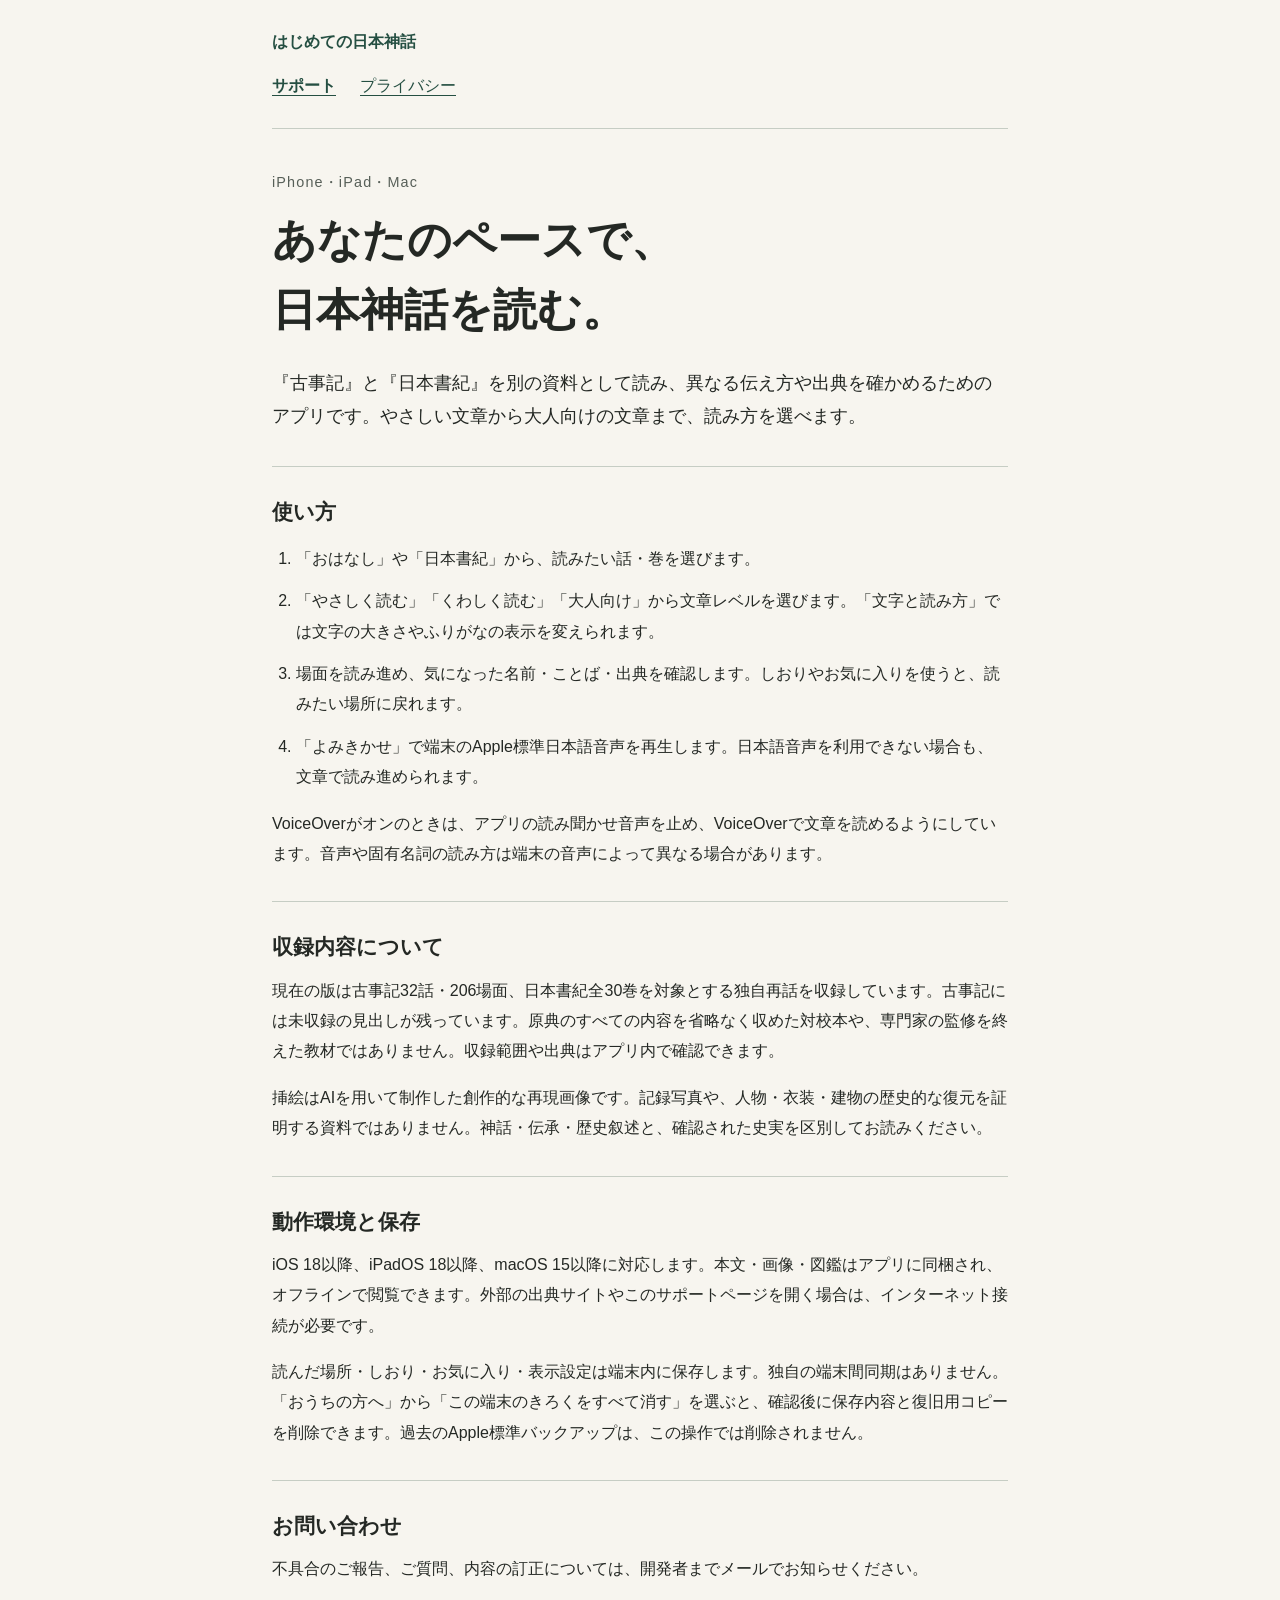
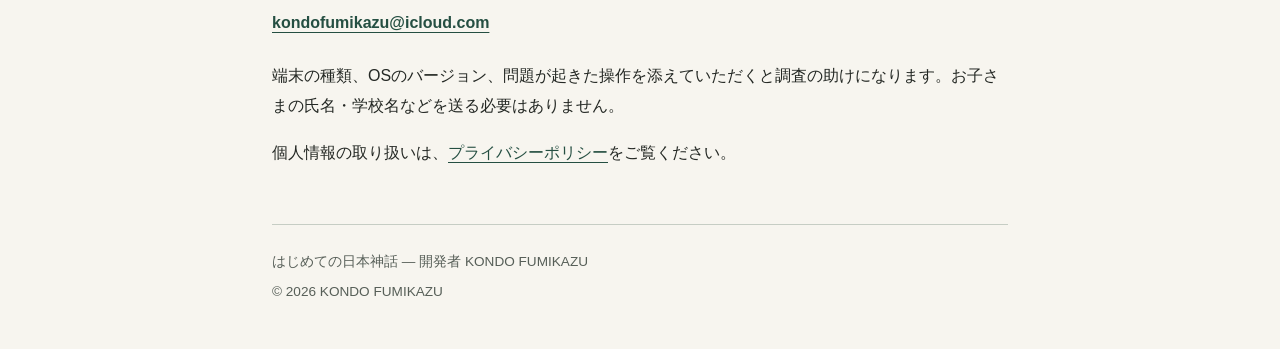
==== index.html @ faa3926b "Publish FirstMyth support and privacy pages" ====
<!doctype html>
<html lang="ja">
<head>
  <meta charset="utf-8">
  <meta name="viewport" content="width=device-width, initial-scale=1">
  <meta name="description" content="はじめての日本神話の使い方、お問い合わせ、プライバシーポリシー。iPhone、iPad、Macで古事記と日本書紀を読むアプリです。">
  <title>サポート | はじめての日本神話</title>
  <link rel="stylesheet" href="style.css">
</head>
<body>
  <a class="skip-link" href="#main">本文へ移動</a>
  <header class="site-header">
    <a class="brand" href="./">はじめての日本神話</a>
    <nav aria-label="公開情報">
      <a href="./" aria-current="page">サポート</a>
      <a href="privacy.html">プライバシー</a>
    </nav>
  </header>
  <main id="main">
    <p class="eyebrow">iPhone・iPad・Mac</p>
    <h1>あなたのペースで、<br>日本神話を読む。</h1>
    <p class="lead">『古事記』と『日本書紀』を別の資料として読み、異なる伝え方や出典を確かめるためのアプリです。やさしい文章から大人向けの文章まで、読み方を選べます。</p>
    <section aria-labelledby="usage">
      <h2 id="usage">使い方</h2>
      <ol>
        <li>「おはなし」や「日本書紀」から、読みたい話・巻を選びます。</li>
        <li>「やさしく読む」「くわしく読む」「大人向け」から文章レベルを選びます。「文字と読み方」では文字の大きさやふりがなの表示を変えられます。</li>
        <li>場面を読み進め、気になった名前・ことば・出典を確認します。しおりやお気に入りを使うと、読みたい場所に戻れます。</li>
        <li>「よみきかせ」で端末のApple標準日本語音声を再生します。日本語音声を利用できない場合も、文章で読み進められます。</li>
      </ol>
      <p>VoiceOverがオンのときは、アプリの読み聞かせ音声を止め、VoiceOverで文章を読めるようにしています。音声や固有名詞の読み方は端末の音声によって異なる場合があります。</p>
    </section>
    <section aria-labelledby="content">
      <h2 id="content">収録内容について</h2>
      <p>現在の版は古事記32話・206場面、日本書紀全30巻を対象とする独自再話を収録しています。古事記には未収録の見出しが残っています。原典のすべての内容を省略なく収めた対校本や、専門家の監修を終えた教材ではありません。収録範囲や出典はアプリ内で確認できます。</p>
      <p>挿絵はAIを用いて制作した創作的な再現画像です。記録写真や、人物・衣装・建物の歴史的な復元を証明する資料ではありません。神話・伝承・歴史叙述と、確認された史実を区別してお読みください。</p>
    </section>
    <section aria-labelledby="requirements">
      <h2 id="requirements">動作環境と保存</h2>
      <p>iOS 18以降、iPadOS 18以降、macOS 15以降に対応します。本文・画像・図鑑はアプリに同梱され、オフラインで閲覧できます。外部の出典サイトやこのサポートページを開く場合は、インターネット接続が必要です。</p>
      <p>読んだ場所・しおり・お気に入り・表示設定は端末内に保存します。独自の端末間同期はありません。「おうちの方へ」から「この端末のきろくをすべて消す」を選ぶと、確認後に保存内容と復旧用コピーを削除できます。過去のApple標準バックアップは、この操作では削除されません。</p>
    </section>
    <section aria-labelledby="contact">
      <h2 id="contact">お問い合わせ</h2>
      <p>不具合のご報告、ご質問、内容の訂正については、開発者までメールでお知らせください。</p>
      <p><a class="contact-link" href="mailto:kondofumikazu@icloud.com">kondofumikazu@icloud.com</a></p>
      <p>端末の種類、OSのバージョン、問題が起きた操作を添えていただくと調査の助けになります。お子さまの氏名・学校名などを送る必要はありません。</p>
      <p>個人情報の取り扱いは、<a href="privacy.html">プライバシーポリシー</a>をご覧ください。</p>
    </section>
  </main>
  <footer>
    <p>はじめての日本神話 — 開発者 KONDO FUMIKAZU</p>
    <p>© 2026 KONDO FUMIKAZU</p>
  </footer>
</body>
</html>
---- style.css ----
:root {
  color-scheme: light dark;
  --paper: #f7f5ef;
  --ink: #242824;
  --muted: #575f58;
  --accent: #254f42;
  --line: #c6cdc4;
  --focus: #9b3e15;
}
* { box-sizing: border-box; }
body {
  margin: 0;
  padding: 0 1.25rem;
  color: var(--ink);
  background: var(--paper);
  font-family: -apple-system, BlinkMacSystemFont, "Hiragino Kaku Gothic ProN", "Yu Gothic", sans-serif;
  font-size: 1rem;
  line-height: 1.9;
  overflow-wrap: anywhere;
}
a { color: var(--accent); text-underline-offset: .22em; }
a:focus-visible { outline: 3px solid var(--focus); outline-offset: 5px; border-radius: 2px; }
.site-header, main, footer { max-width: 46rem; margin-inline: auto; }
.site-header { padding-block: 1.25rem; border-bottom: 1px solid var(--line); }
.brand { display: inline-flex; min-height: 44px; align-items: center; font-weight: 700; text-decoration: none; }
nav { display: flex; flex-wrap: wrap; gap: .25rem 1.5rem; }
nav a { display: inline-flex; min-height: 44px; align-items: center; }
nav [aria-current="page"] { font-weight: 700; }
main { padding-block: 2.5rem; }
.eyebrow { margin: 0 0 .6rem; color: var(--muted); font-size: .9rem; letter-spacing: .08em; }
h1 { margin: 0 0 1.25rem; font-family: "Hiragino Mincho ProN", "Yu Mincho", serif; font-size: clamp(1.65rem, 5vw, 2.75rem); line-height: 1.6; }
h2 { margin: 0 0 .75rem; font-size: 1.3rem; line-height: 1.6; }
p { margin-block: 0 1rem; }
.lead { font-size: 1.1rem; }
.updated { color: var(--muted); font-size: .9rem; }
section { margin-top: 2rem; padding-top: 1.75rem; border-top: 1px solid var(--line); }
ol { padding-left: 1.5rem; }
li { margin-bottom: .75rem; }
.contact-link { display: inline-flex; align-items: center; min-height: 44px; font-weight: 700; }
footer { padding-block: 1.5rem 2.5rem; border-top: 1px solid var(--line); color: var(--muted); font-size: .85rem; }
footer p { margin-block: 0 .25rem; }
.skip-link { position: absolute; top: .5rem; left: 1rem; padding: .5rem 1rem; background: var(--paper); transform: translateY(-180%); }
.skip-link:focus { transform: translateY(0); }
@media (prefers-color-scheme: dark) {
  :root { --paper: #1c211e; --ink: #edf1eb; --muted: #c1cabe; --accent: #abdbc4; --line: #556355; --focus: #ffc08e; }
}
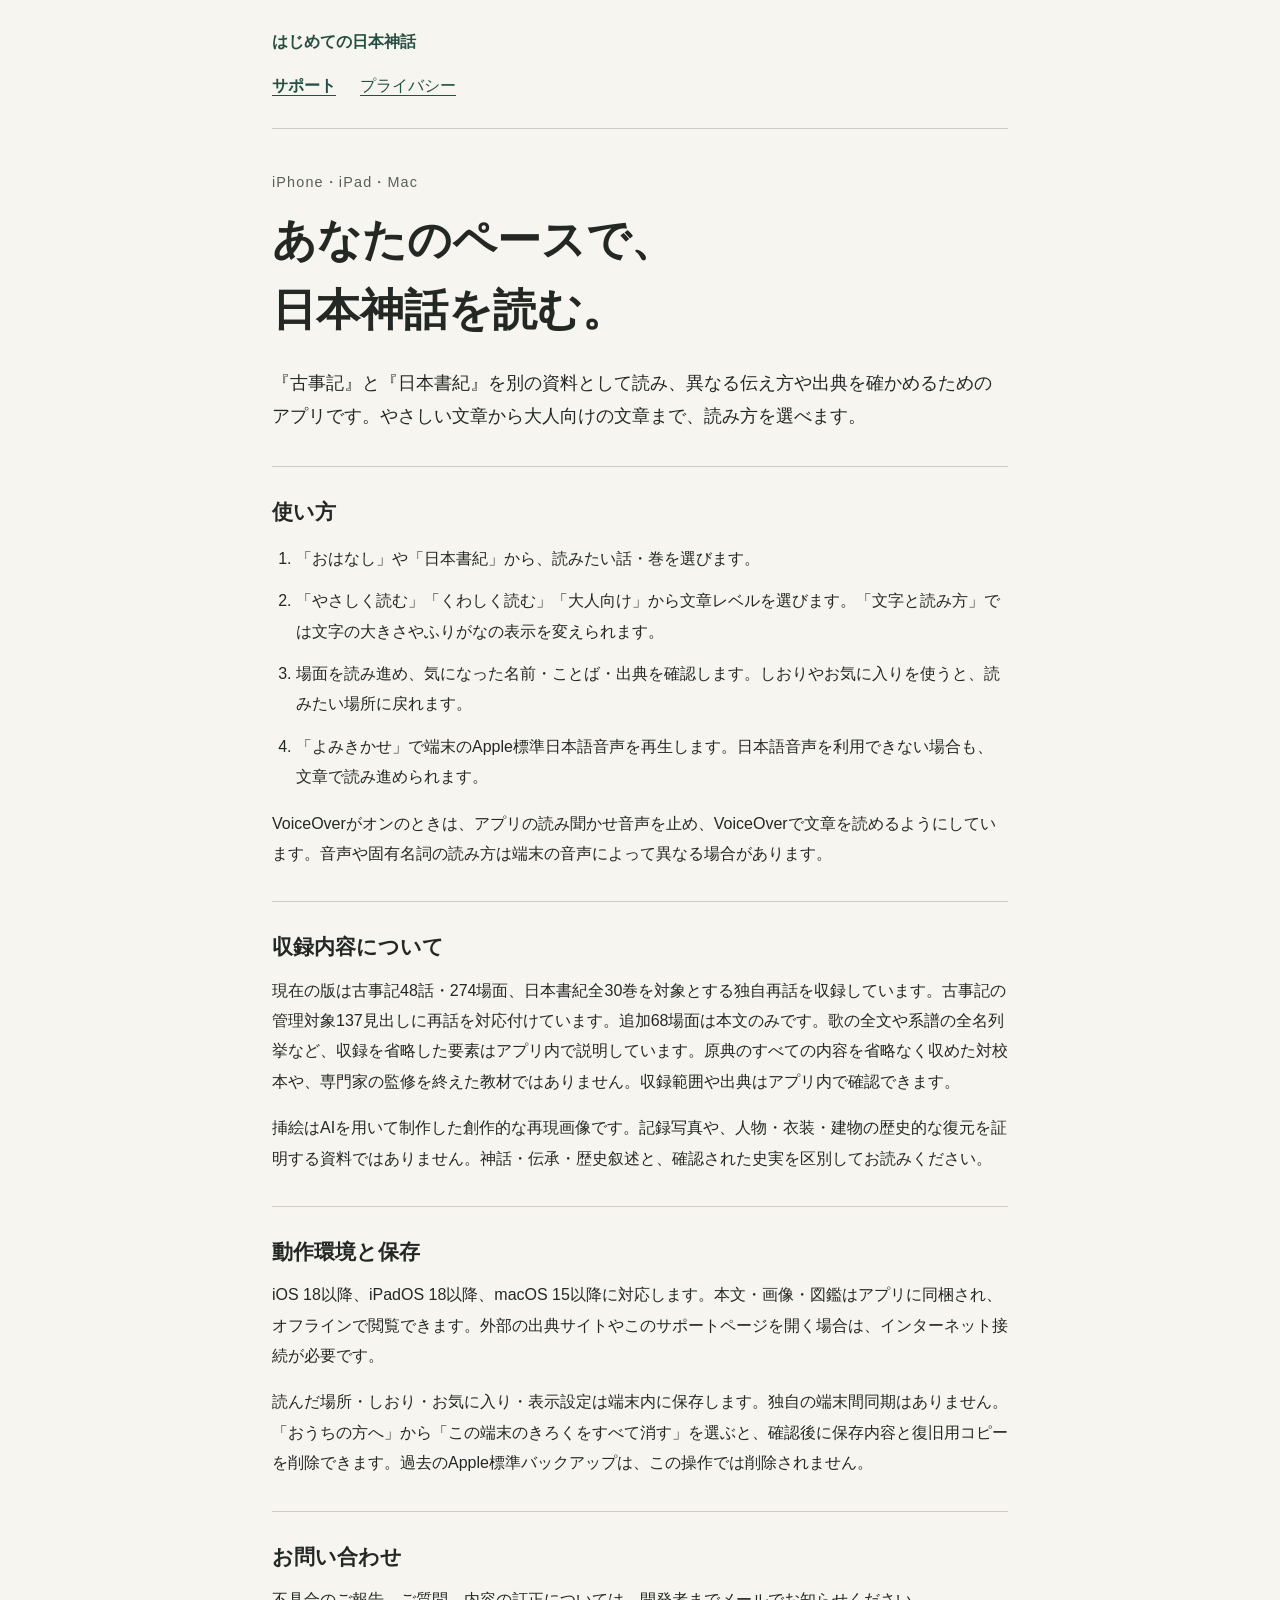
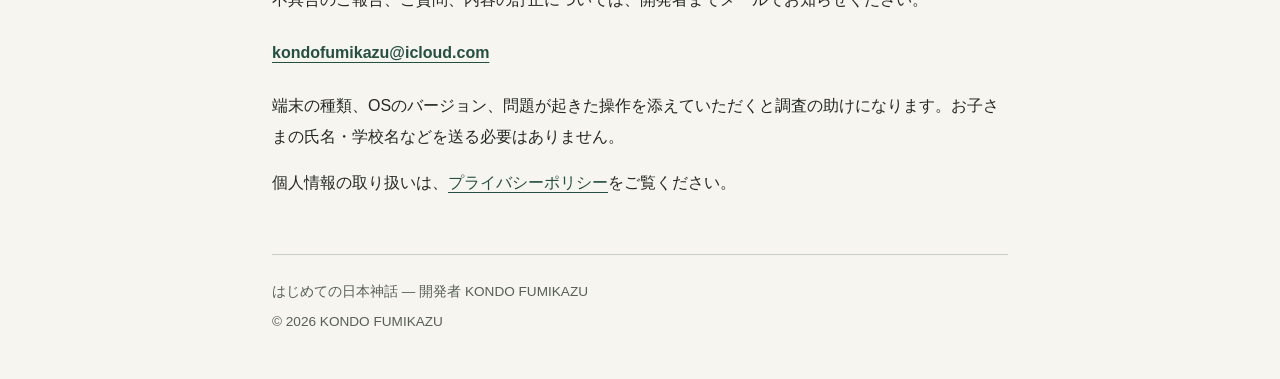
==== commit ab1ccf8c: "古事記48話274場面の収録範囲と省略を案内" ====
--- a/index.html
+++ b/index.html
@@ -32,7 +32,7 @@
     </section>
     <section aria-labelledby="content">
       <h2 id="content">収録内容について</h2>
-      <p>現在の版は古事記32話・206場面、日本書紀全30巻を対象とする独自再話を収録しています。古事記には未収録の見出しが残っています。原典のすべての内容を省略なく収めた対校本や、専門家の監修を終えた教材ではありません。収録範囲や出典はアプリ内で確認できます。</p>
+      <p>現在の版は古事記48話・274場面、日本書紀全30巻を対象とする独自再話を収録しています。古事記の管理対象137見出しに再話を対応付けています。追加68場面は本文のみです。歌の全文や系譜の全名列挙など、収録を省略した要素はアプリ内で説明しています。原典のすべての内容を省略なく収めた対校本や、専門家の監修を終えた教材ではありません。収録範囲や出典はアプリ内で確認できます。</p>
       <p>挿絵はAIを用いて制作した創作的な再現画像です。記録写真や、人物・衣装・建物の歴史的な復元を証明する資料ではありません。神話・伝承・歴史叙述と、確認された史実を区別してお読みください。</p>
     </section>
     <section aria-labelledby="requirements">
